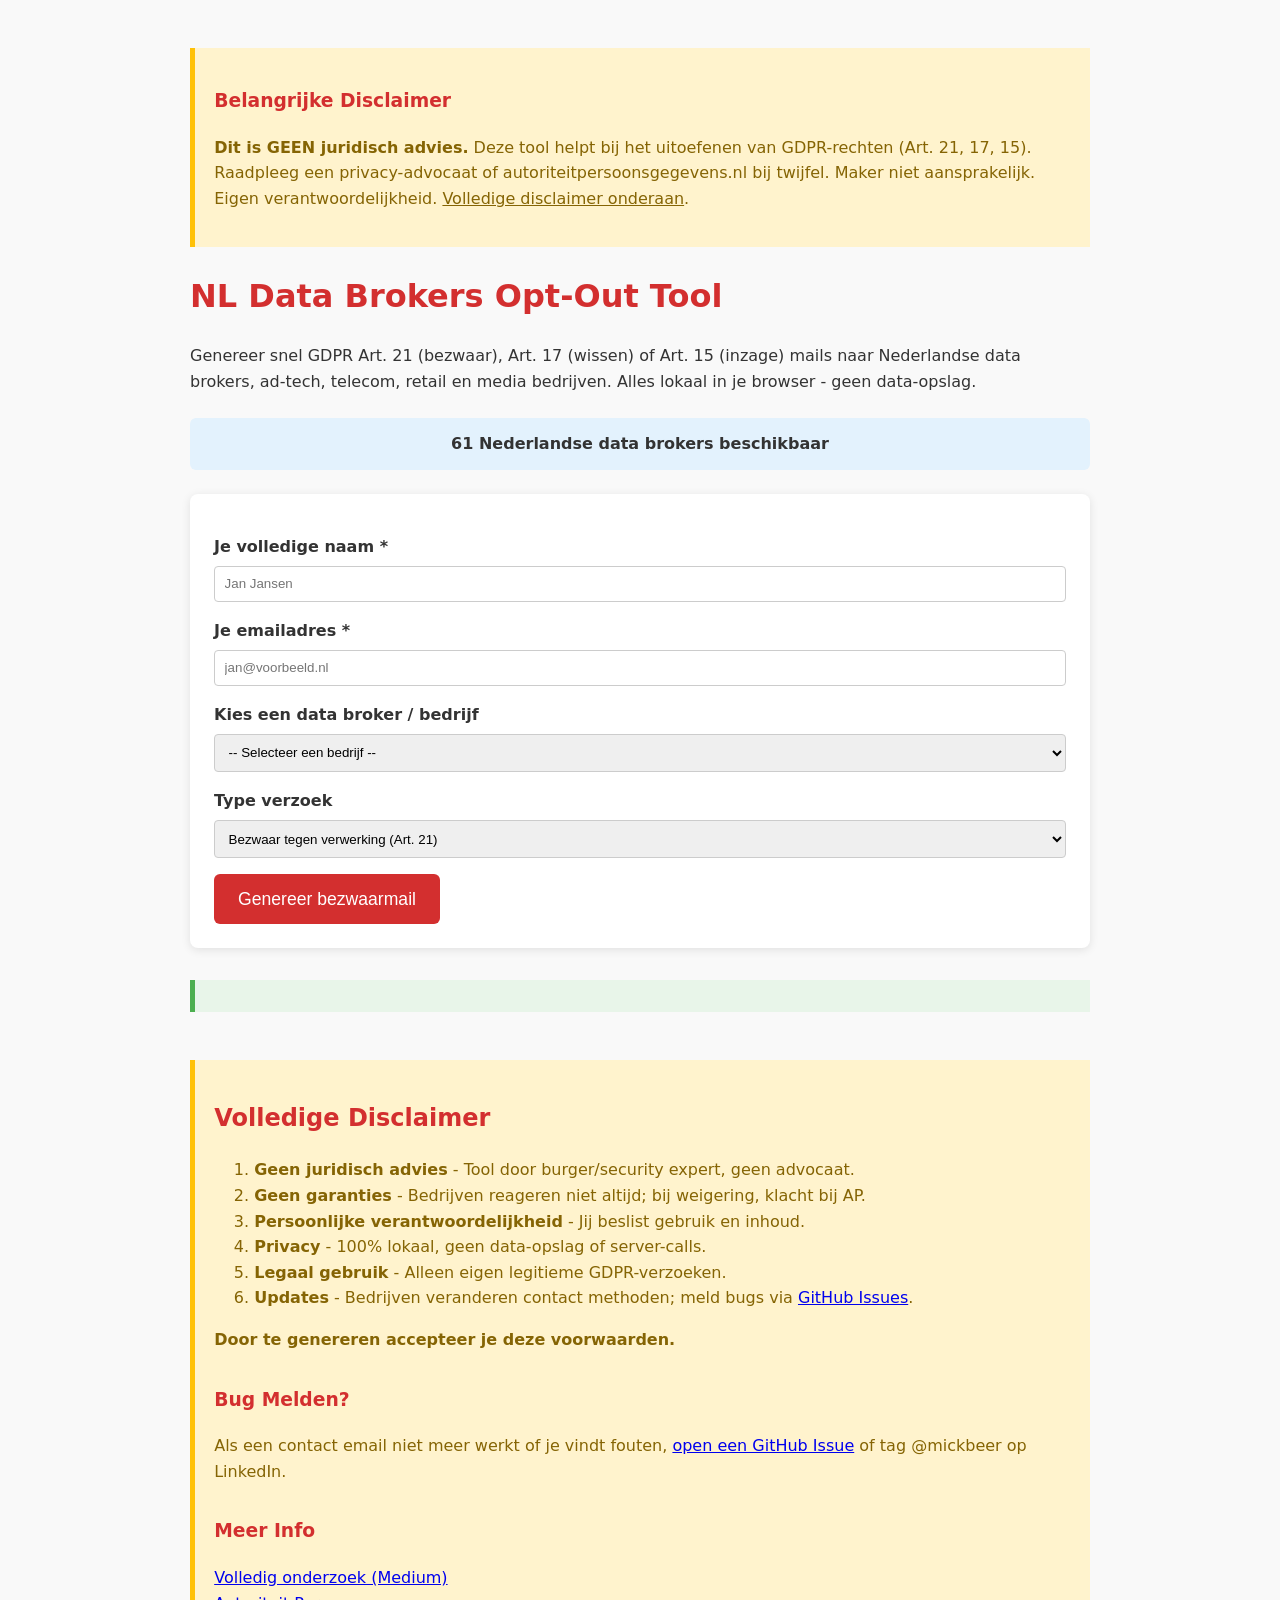
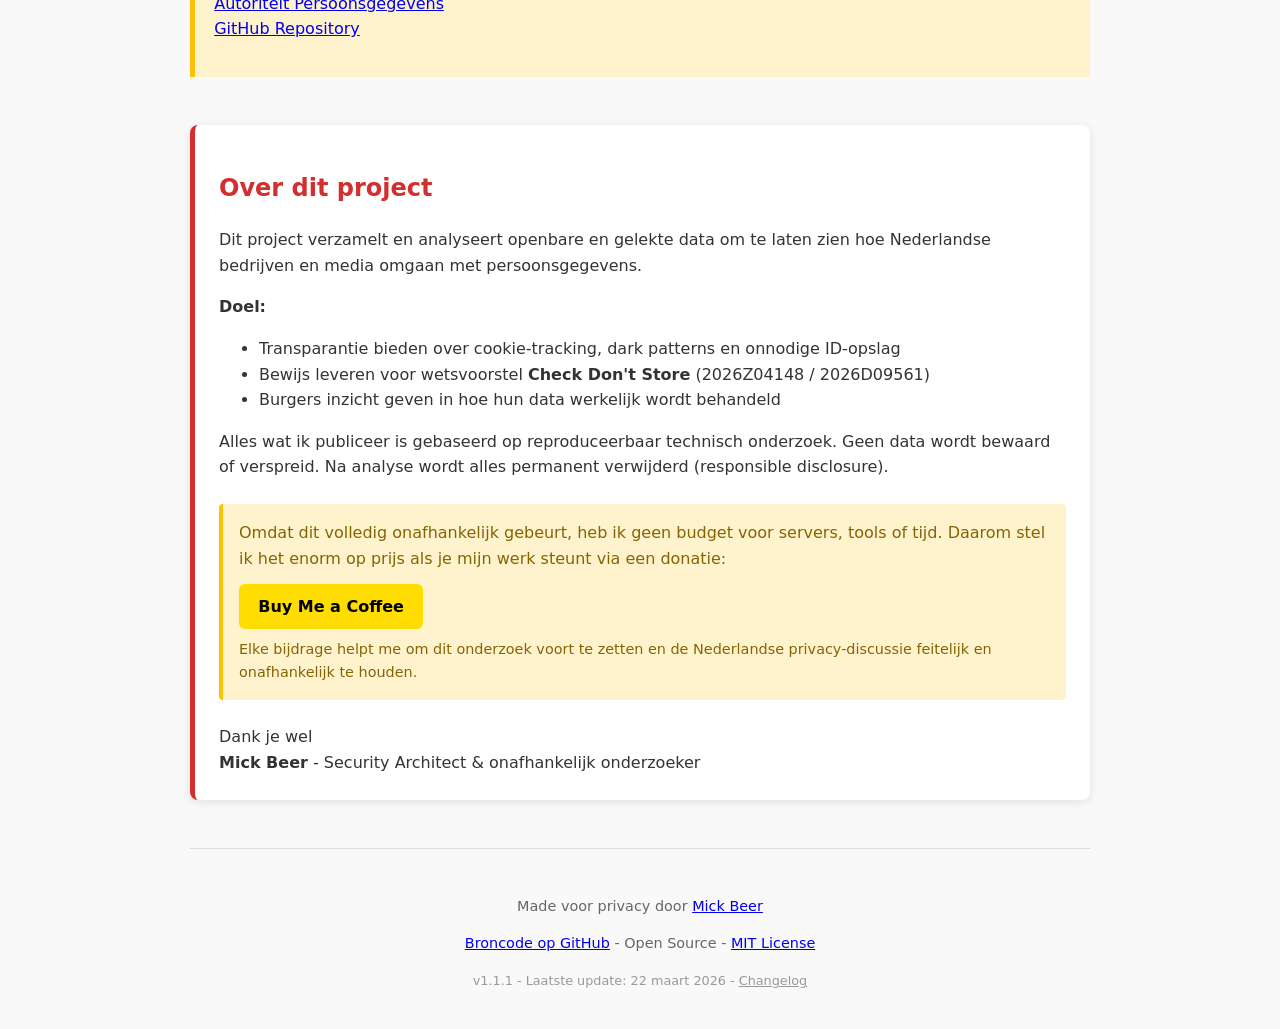
==== index.html @ d17f060d "tweak: provide QoL patches - Fixes #1 - Fixes #2 - Fixes #3 - Fixes #4  - Separate JS, CSS and HTML " ====
<!DOCTYPE html>
<html lang="nl">
<head>
  <meta charset="UTF-8" />
  <meta name="viewport" content="width=device-width, initial-scale=1.0"/>
  <title>NL Data Brokers Opt-Out Tool - GDPR Art. 21 & 17</title>
  <meta name="description" content="Genereer gratis GDPR-verzoeken (Art. 21 bezwaar + Art. 17 wissen) naar 50+ Nederlandse data brokers, ad-tech, telecom, retail en media bedrijven." />
  <link rel="stylesheet" href="style.css">
</head>
<body>

  <!-- DISCLAIMER - JURIDISCHE BESCHERMING -->
  <div class="disclaimer">
    <h3>Belangrijke Disclaimer</h3>
    <p><strong>Dit is GEEN juridisch advies.</strong> Deze tool helpt bij het uitoefenen van GDPR-rechten (Art. 21, 17, 15). Raadpleeg een privacy-advocaat of autoriteitpersoonsgegevens.nl bij twijfel. Maker niet aansprakelijk. Eigen verantwoordelijkheid. <a href="#disclaimer-full" style="color:#856404;">Volledige disclaimer onderaan</a>.</p>
  </div>

  <h1>NL Data Brokers Opt-Out Tool</h1>
  <p>Genereer snel GDPR Art. 21 (bezwaar), Art. 17 (wissen) of Art. 15 (inzage) mails naar Nederlandse data brokers, ad-tech, telecom, retail en media bedrijven. Alles lokaal in je browser - geen data-opslag.</p>

  <div class="broker-count" id="brokerCount">
    50+ Nederlandse data brokers beschikbaar
  </div>

  <!-- UPDATE NOTICE BANNER -->
  <div class="update-banner" id="updateBanner" style="display:none;">
    <strong>Let op:</strong> <span id="updateText"></span>
  </div>

  <form id="optoutForm">
    <label for="naam">Je volledige naam *</label>
    <input type="text" id="naam" required placeholder="Jan Jansen">

    <label for="email">Je emailadres *</label>
    <input type="email" id="email" required placeholder="jan@voorbeeld.nl">

    <label for="bedrijf">Kies een data broker / bedrijf</label>
    <select id="bedrijf" required>
      <option value="">-- Selecteer een bedrijf --</option>
    </select>

    <label for="type">Type verzoek</label>
    <select id="type">
      <option value="bezwaar">Bezwaar tegen verwerking (Art. 21)</option>
      <option value="wissen">Wissen van gegevens (Art. 17)</option>
      <option value="inzage">Inzage in mijn gegevens (Art. 15)</option>
      <option value="beide">Beide (Art. 21 + 17)</option>
    </select>

    <button type="button" onclick="genereerMail()">Genereer bezwaarmail</button>
  </form>

  <div id="result"></div>

  <!-- VOLLEDIGE DISCLAIMER -->
  <section id="disclaimer-full" class="disclaimer" style="margin-top:3rem;">
    <h2>Volledige Disclaimer</h2>
    <ol>
      <li><strong>Geen juridisch advies</strong> - Tool door burger/security expert, geen advocaat.</li>
      <li><strong>Geen garanties</strong> - Bedrijven reageren niet altijd; bij weigering, klacht bij AP.</li>
      <li><strong>Persoonlijke verantwoordelijkheid</strong> - Jij beslist gebruik en inhoud.</li>
      <li><strong>Privacy</strong> - 100% lokaal, geen data-opslag of server-calls.</li>
      <li><strong>Legaal gebruik</strong> - Alleen eigen legitieme GDPR-verzoeken.</li>
      <li><strong>Updates</strong> - Bedrijven veranderen contact methoden; meld bugs via <a href="https://github.com/Apolloccrypt/nl-data-optout/issues">GitHub Issues</a>.</li>
    </ol>
    <p><strong>Door te genereren accepteer je deze voorwaarden.</strong></p>

    <h3 style="margin-top: 2rem;">Bug Melden?</h3>
    <p>Als een contact email niet meer werkt of je vindt fouten, <a href="https://github.com/Apolloccrypt/nl-data-optout/issues/new">open een GitHub Issue</a> of tag @mickbeer op LinkedIn.</p>

    <h3 style="margin-top: 2rem;">Meer Info</h3>
    <p>
      <a href="https://medium.com/p/75744f8645c6">Volledig onderzoek (Medium)</a><br>
      <a href="https://autoriteitpersoonsgegevens.nl">Autoriteit Persoonsgegevens</a><br>
      <a href="https://github.com/Apolloccrypt/nl-data-optout">GitHub Repository</a>
    </p>
  </section>

  <!-- OVER DIT PROJECT -->
  <section style="margin-top:3rem; background:white; padding:1.5rem; border-radius:8px; box-shadow:0 2px 10px rgba(0,0,0,0.1); border-left:5px solid #d32f2f;">
    <h2 style="color:#d32f2f;">Over dit project</h2>
    <p>Dit project verzamelt en analyseert openbare en gelekte data om te laten zien hoe Nederlandse bedrijven en media omgaan met persoonsgegevens.</p>
    <p><strong>Doel:</strong></p>
    <ul>
      <li>Transparantie bieden over cookie-tracking, dark patterns en onnodige ID-opslag</li>
      <li>Bewijs leveren voor wetsvoorstel <strong>Check Don't Store</strong> (2026Z04148 / 2026D09561)</li>
      <li>Burgers inzicht geven in hoe hun data werkelijk wordt behandeld</li>
    </ul>
    <p>Alles wat ik publiceer is gebaseerd op reproduceerbaar technisch onderzoek. Geen data wordt bewaard of verspreid. Na analyse wordt alles permanent verwijderd (responsible disclosure).</p>
    <div style="background:#fff3cd; border-left:4px solid #ffc107; padding:1rem; margin:1.5rem 0; border-radius:4px;">
      <p style="margin:0; color:#856404;">Omdat dit volledig onafhankelijk gebeurt, heb ik geen budget voor servers, tools of tijd. Daarom stel ik het enorm op prijs als je mijn werk steunt via een donatie:</p>
      <p style="margin:0.8rem 0 0;"><a href="https://www.buymeacoffee.com/mickbeer" target="_blank" style="display:inline-block; background:#FFDD00; color:#000; font-weight:bold; padding:0.6rem 1.2rem; border-radius:6px; text-decoration:none;">Buy Me a Coffee</a></p>
      <p style="margin:0.6rem 0 0; font-size:0.9rem; color:#856404;">Elke bijdrage helpt me om dit onderzoek voort te zetten en de Nederlandse privacy-discussie feitelijk en onafhankelijk te houden.</p>
    </div>
    <p style="margin-bottom:0;">Dank je wel<br><strong>Mick Beer</strong> - Security Architect &amp; onafhankelijk onderzoeker</p>
  </section>

  <footer>
    <p>Made voor privacy door <a href="https://linkedin.com/in/mick-beer">Mick Beer</a></p>
    <p><a href="https://github.com/Apolloccrypt/nl-data-optout">Broncode op GitHub</a> - Open Source - <a href="https://github.com/Apolloccrypt/nl-data-optout/blob/main/LICENSE">MIT License</a></p>
    <p style="font-size: 0.8rem; color: #999; margin-top: 1rem;">v1.1.1 - Laatste update: 22 maart 2026 - <a href="https://github.com/Apolloccrypt/nl-data-optout/blob/main/CHANGELOG.md" style="color:#999;">Changelog</a></p>
  </footer>

  <script src="script.js"></script>
</body>
</html>
---- style.css ----
body {
  font-family: system-ui, sans-serif;
  max-width: 900px;
  margin: 0 auto;
  padding: 1.5rem;
  line-height: 1.6;
  color: #333;
  background: #f9f9f9;
}

h1, h2, h3 { color: #d32f2f; }

.disclaimer {
  background: #fff3cd;
  border-left: 5px solid #ffc107;
  padding: 1.2rem;
  margin: 1.5rem 0;
  color: #856404;
}

.warning {
  background: #ffebee;
  border-left: 5px solid #f44336;
  padding: 1rem;
  margin: 1rem 0;
  color: #c62828;
}

.info {
  background: #e3f2fd;
  border-left: 5px solid #2196f3;
  padding: 1rem;
  margin: 1rem 0;
  color: #1565c0;
}

form {
  background: white;
  padding: 1.5rem;
  border-radius: 8px;
  box-shadow: 0 2px 10px rgba(0,0,0,0.1);
}

label {
  display: block;
  margin: 1rem 0 0.4rem;
  font-weight: bold;
}

input, select, textarea {
  width: 100%;
  padding: 0.6rem;
  border: 1px solid #ccc;
  border-radius: 4px;
  box-sizing: border-box;
}

button {
  background: #d32f2f;
  color: white;
  border: none;
  padding: 0.9rem 1.5rem;
  font-size: 1.1rem;
  border-radius: 6px;
  cursor: pointer;
  margin-top: 1rem;
}

button:hover { background: #b71c1c; }

button.secondary {
  background: #757575;
  margin-left: 0.5rem;
}

button.secondary:hover { background: #616161; }

#result {
  margin-top: 2rem;
  padding: 1rem;
  background: #e8f5e9;
  border-left: 5px solid #4caf50;
  white-space: pre-wrap;
}

footer {
  margin-top: 3rem;
  text-align: center;
  font-size: 0.9rem;
  color: #666;
  border-top: 1px solid #ddd;
  padding-top: 2rem;
}

select optgroup {
  font-weight: bold;
  color: #333;
}

.broker-count {
  background: #e3f2fd;
  padding: 0.8rem 1rem;
  border-radius: 6px;
  margin: 1.5rem 0;
  text-align: center;
  font-weight: bold;
}

.update-banner {
  background: #fff3cd;
  border: 2px solid #ffc107;
  padding: 1rem;
  border-radius: 6px;
  margin: 1rem 0;
}
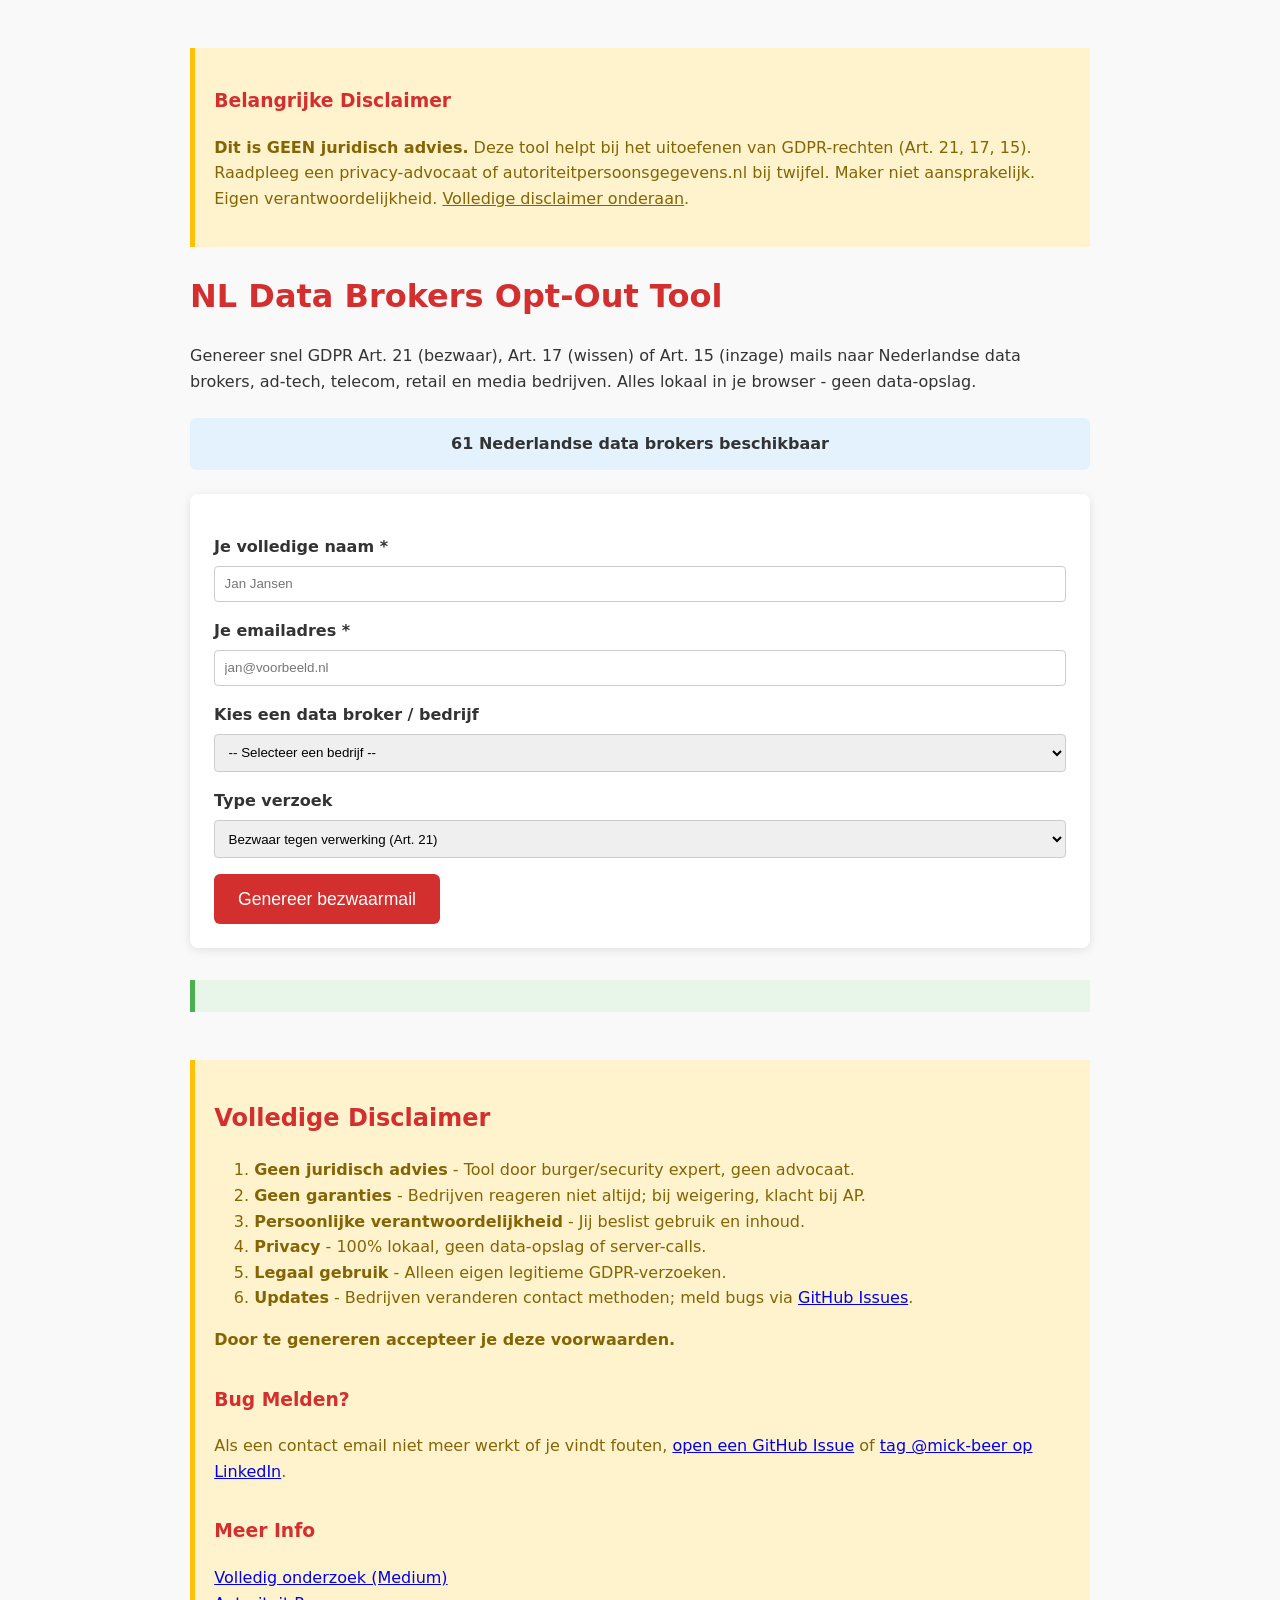
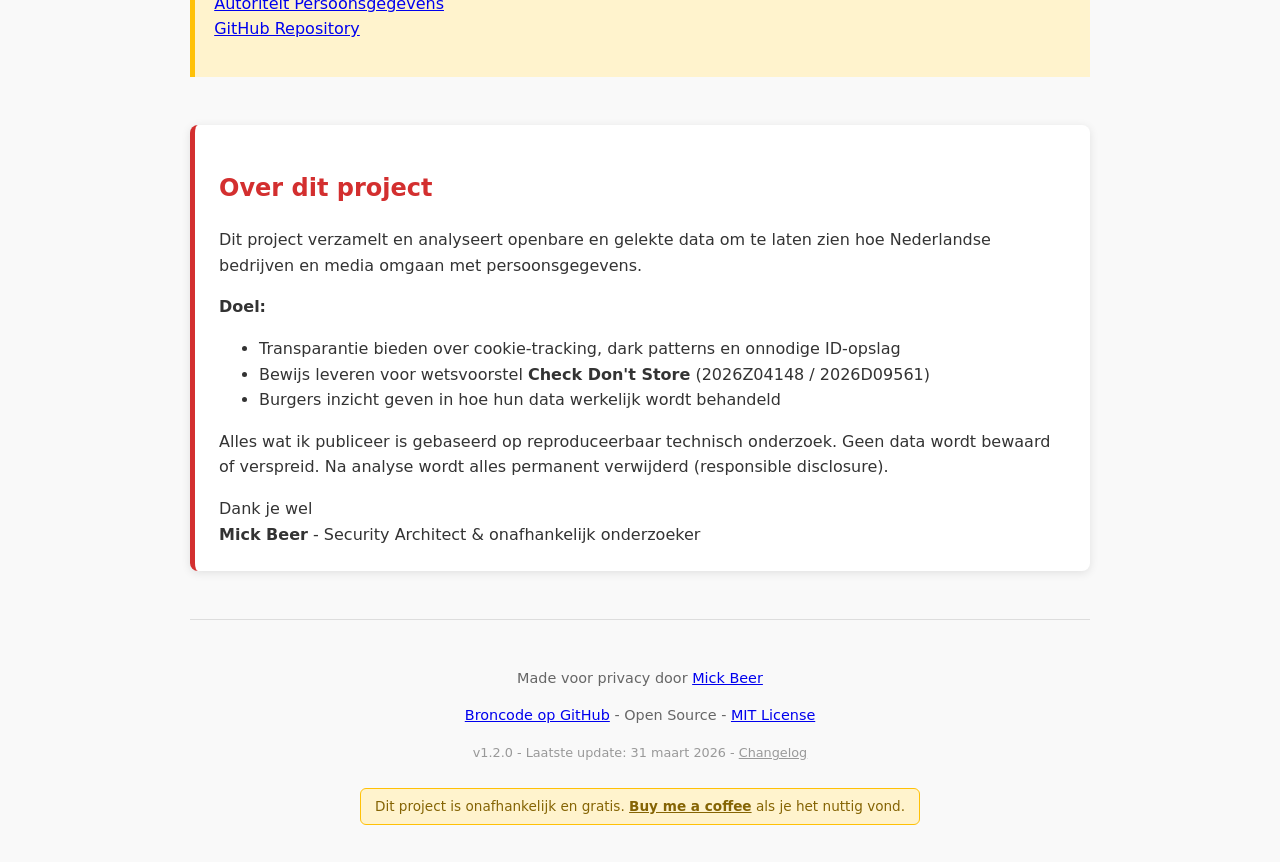
==== commit 25065bd2: "fix: implement suggested fixes from @Copilot" ====
--- a/index.html
+++ b/index.html
@@ -3,8 +3,8 @@
 <head>
   <meta charset="UTF-8" />
   <meta name="viewport" content="width=device-width, initial-scale=1.0"/>
-  <title>NL Data Brokers Opt-Out Tool - GDPR Art. 21 & 17</title>
-  <meta name="description" content="Genereer gratis GDPR-verzoeken (Art. 21 bezwaar + Art. 17 wissen) naar 50+ Nederlandse data brokers, ad-tech, telecom, retail en media bedrijven." />
+  <title>NL Data Brokers Opt-Out Tool - GDPR Art. 21, 17 & 15</title>
+  <meta name="description" content="Genereer gratis GDPR-verzoeken (Art. 21 bezwaar, Art. 17 wissen & Art. 15 inzage) naar 60+ Nederlandse data brokers, ad-tech, telecom, retail en media bedrijven." />
   <link rel="stylesheet" href="style.css">
 </head>
 <body>
@@ -18,36 +18,36 @@
   <h1>NL Data Brokers Opt-Out Tool</h1>
   <p>Genereer snel GDPR Art. 21 (bezwaar), Art. 17 (wissen) of Art. 15 (inzage) mails naar Nederlandse data brokers, ad-tech, telecom, retail en media bedrijven. Alles lokaal in je browser - geen data-opslag.</p>
 
-  <div class="broker-count" id="brokerCount">
+  <div class="broker-count" id="broker-count">
     50+ Nederlandse data brokers beschikbaar
   </div>
 
   <!-- UPDATE NOTICE BANNER -->
-  <div class="update-banner" id="updateBanner" style="display:none;">
-    <strong>Let op:</strong> <span id="updateText"></span>
+  <div class="update-banner" id="update-banner" style="display:none;">
+    <strong>Let op:</strong> <span id="update-text"></span>
   </div>
 
-  <form id="optoutForm">
-    <label for="naam">Je volledige naam *</label>
-    <input type="text" id="naam" required placeholder="Jan Jansen">
+  <form id="optout-form">
+    <label for="name">Je volledige naam *</label>
+    <input type="text" id="name" required placeholder="Jan Jansen">
 
     <label for="email">Je emailadres *</label>
     <input type="email" id="email" required placeholder="jan@voorbeeld.nl">
 
-    <label for="bedrijf">Kies een data broker / bedrijf</label>
-    <select id="bedrijf" required>
+    <label for="company">Kies een data broker / bedrijf</label>
+    <select id="company" required>
       <option value="">-- Selecteer een bedrijf --</option>
     </select>
 
     <label for="type">Type verzoek</label>
     <select id="type">
-      <option value="bezwaar">Bezwaar tegen verwerking (Art. 21)</option>
-      <option value="wissen">Wissen van gegevens (Art. 17)</option>
-      <option value="inzage">Inzage in mijn gegevens (Art. 15)</option>
-      <option value="beide">Beide (Art. 21 + 17)</option>
+      <option value="objection">Bezwaar tegen verwerking (Art. 21)</option>
+      <option value="erase">Wissen van gegevens (Art. 17)</option>
+      <option value="access">Inzage in mijn gegevens (Art. 15)</option>
+      <option value="both">Beide (Art. 21 + 17)</option>
     </select>
 
-    <button type="button" onclick="genereerMail()">Genereer bezwaarmail</button>
+    <button type="button" onclick="generateMail()">Genereer bezwaarmail</button>
   </form>
 
   <div id="result"></div>
@@ -66,11 +66,11 @@
     <p><strong>Door te genereren accepteer je deze voorwaarden.</strong></p>
 
     <h3 style="margin-top: 2rem;">Bug Melden?</h3>
-    <p>Als een contact email niet meer werkt of je vindt fouten, <a href="https://github.com/Apolloccrypt/nl-data-optout/issues/new">open een GitHub Issue</a> of tag @mickbeer op LinkedIn.</p>
+    <p>Als een contact email niet meer werkt of je vindt fouten, <a href="https://github.com/Apolloccrypt/nl-data-optout/issues/new">open een GitHub Issue</a> of <a href="https://www.linkedin.com/in/mick-beer/">tag @mick-beer op LinkedIn</a>.</p>
 
     <h3 style="margin-top: 2rem;">Meer Info</h3>
     <p>
-      <a href="https://medium.com/p/75744f8645c6">Volledig onderzoek (Medium)</a><br>
+      <a href="https://medium.com/@mick.ronan.beer">Volledig onderzoek (Medium)</a><br>
       <a href="https://autoriteitpersoonsgegevens.nl">Autoriteit Persoonsgegevens</a><br>
       <a href="https://github.com/Apolloccrypt/nl-data-optout">GitHub Repository</a>
     </p>
@@ -87,18 +87,14 @@
       <li>Burgers inzicht geven in hoe hun data werkelijk wordt behandeld</li>
     </ul>
     <p>Alles wat ik publiceer is gebaseerd op reproduceerbaar technisch onderzoek. Geen data wordt bewaard of verspreid. Na analyse wordt alles permanent verwijderd (responsible disclosure).</p>
-    <div style="background:#fff3cd; border-left:4px solid #ffc107; padding:1rem; margin:1.5rem 0; border-radius:4px;">
-      <p style="margin:0; color:#856404;">Omdat dit volledig onafhankelijk gebeurt, heb ik geen budget voor servers, tools of tijd. Daarom stel ik het enorm op prijs als je mijn werk steunt via een donatie:</p>
-      <p style="margin:0.8rem 0 0;"><a href="https://www.buymeacoffee.com/mickbeer" target="_blank" style="display:inline-block; background:#FFDD00; color:#000; font-weight:bold; padding:0.6rem 1.2rem; border-radius:6px; text-decoration:none;">Buy Me a Coffee</a></p>
-      <p style="margin:0.6rem 0 0; font-size:0.9rem; color:#856404;">Elke bijdrage helpt me om dit onderzoek voort te zetten en de Nederlandse privacy-discussie feitelijk en onafhankelijk te houden.</p>
-    </div>
     <p style="margin-bottom:0;">Dank je wel<br><strong>Mick Beer</strong> - Security Architect &amp; onafhankelijk onderzoeker</p>
   </section>
 
   <footer>
-    <p>Made voor privacy door <a href="https://linkedin.com/in/mick-beer">Mick Beer</a></p>
-    <p><a href="https://github.com/Apolloccrypt/nl-data-optout">Broncode op GitHub</a> - Open Source - <a href="https://github.com/Apolloccrypt/nl-data-optout/blob/main/LICENSE">MIT License</a></p>
-    <p style="font-size: 0.8rem; color: #999; margin-top: 1rem;">v1.1.1 - Laatste update: 22 maart 2026 - <a href="https://github.com/Apolloccrypt/nl-data-optout/blob/main/CHANGELOG.md" style="color:#999;">Changelog</a></p>
+    <p>Made voor privacy door <a href="https://www.linkedin.com/in/mick-beer/">Mick Beer</a></p>
+    <p><a href="https://github.com/Apolloccrypt/nl-data-optout">Broncode op GitHub</a> - Open Source - <a href="LICENSE">MIT License</a></p>
+    <p style="font-size: 0.8rem; color: #999; margin-top: 1rem;">v1.2.0 - Laatste update: 31 maart 2026 - <a href="CHANGELOG.md" style="color:#999;">Changelog</a></p>
+    <p style="display:inline-block; background:#fff3cd; color:#856404; border:1px solid #ffc107; border-radius:6px; padding:0.4rem 0.9rem; margin-top:0.75rem; font-size:0.85rem;">Dit project is onafhankelijk en gratis. <a href="https://www.buymeacoffee.com/mickbeer" target="_blank" rel="noopener noreferrer" style="color:#856404; font-weight:bold;">Buy me a coffee</a> als je het nuttig vond.</p>
   </footer>
 
   <script src="script.js"></script>
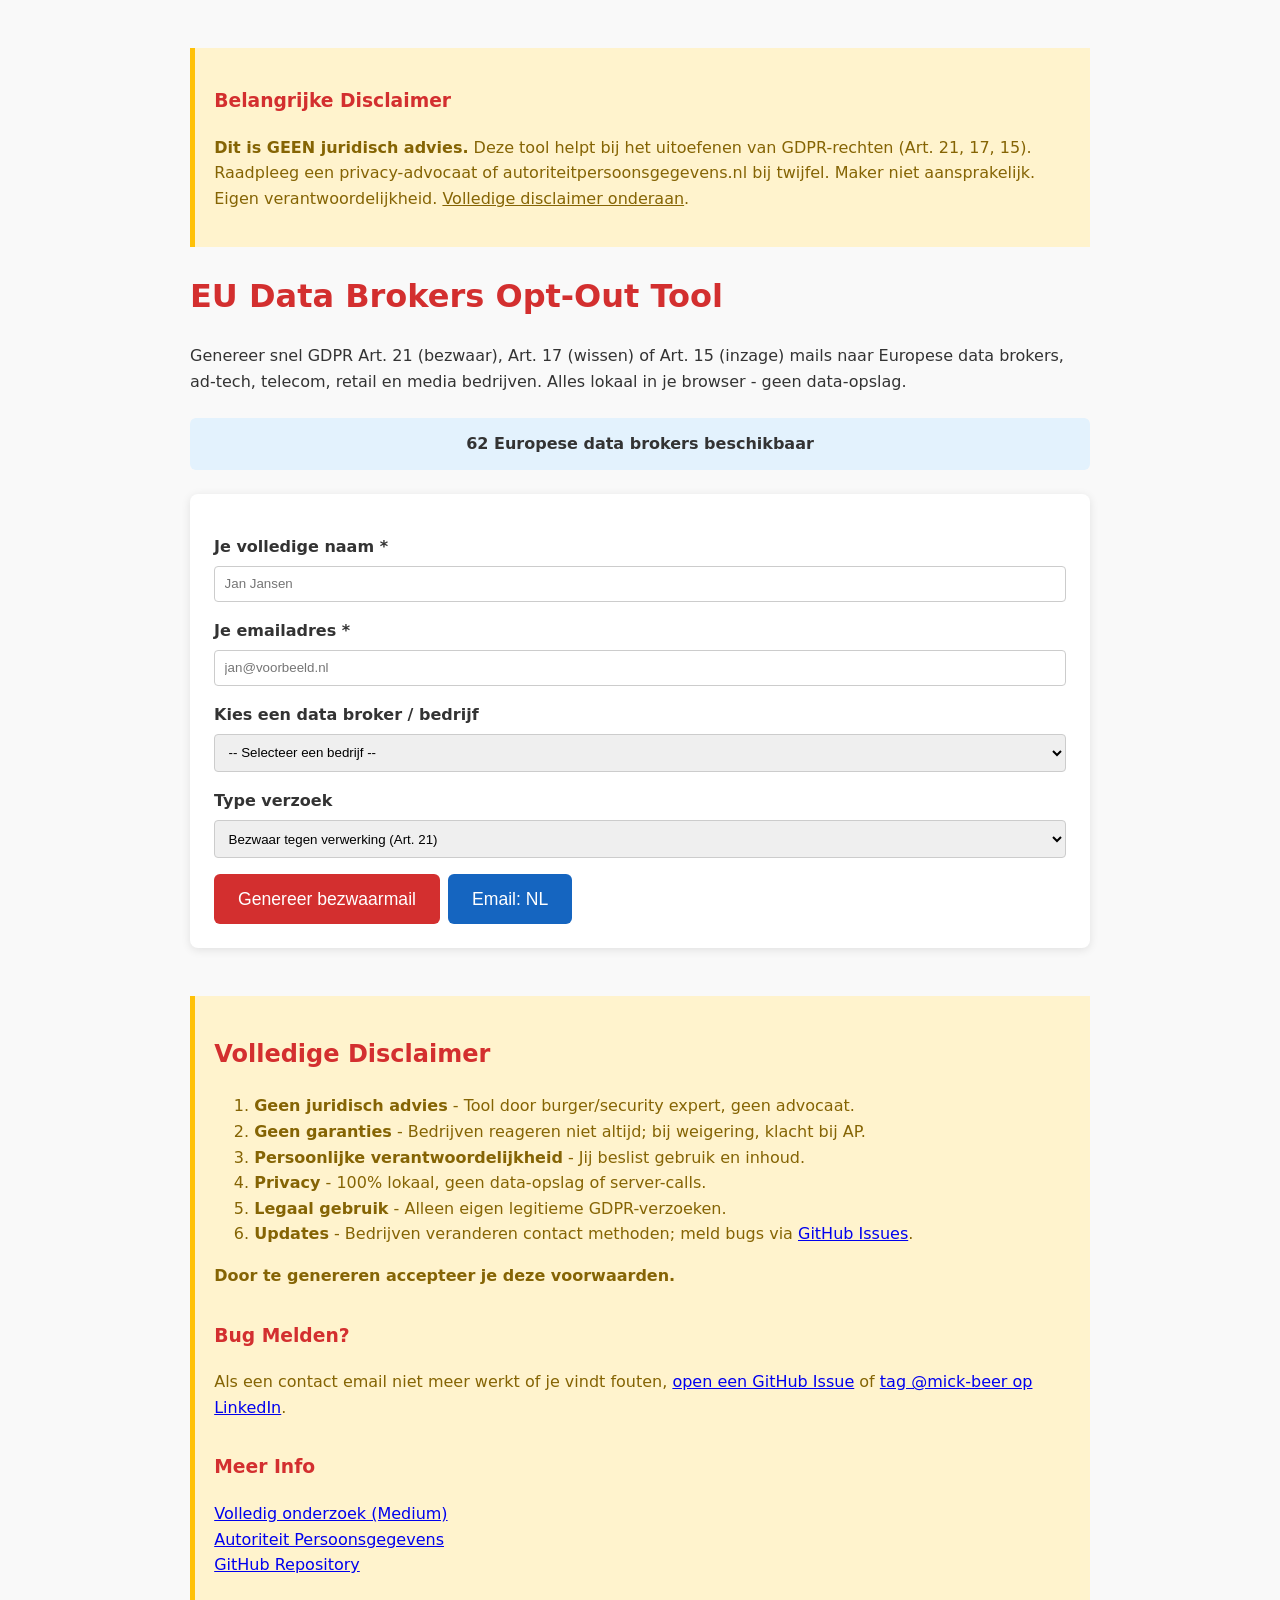
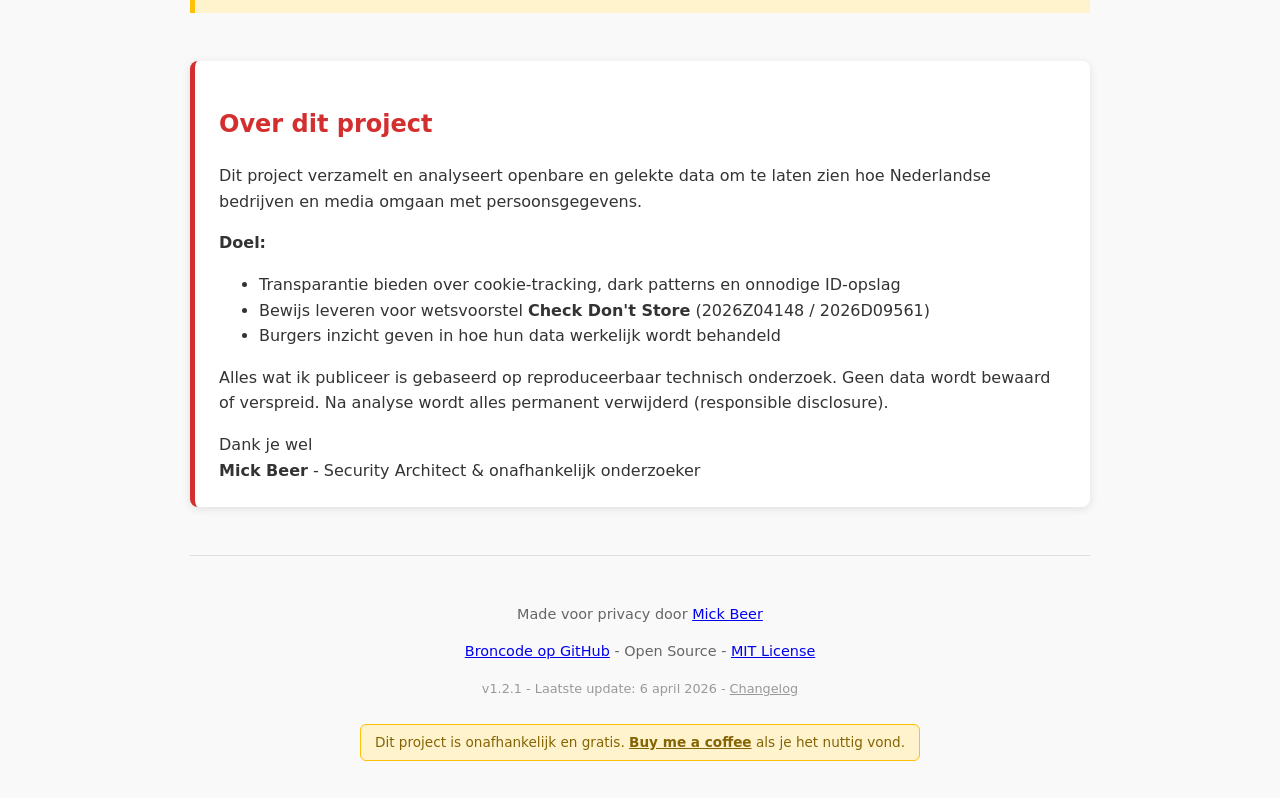
==== commit 67e34fea: "Merge pull request #1 from Stensel8/copilot/add-wayback-machine Add Internet Archive (Wayback Machin" ====
--- a/index.html
+++ b/index.html
@@ -3,7 +3,7 @@
 <head>
   <meta charset="UTF-8" />
   <meta name="viewport" content="width=device-width, initial-scale=1.0"/>
-  <title>NL Data Brokers Opt-Out Tool - GDPR Art. 21, 17 & 15</title>
+  <title>EU Data Brokers Opt-Out Tool - GDPR Art. 21, 17 & 15</title>
   <meta name="description" content="Genereer gratis GDPR-verzoeken (Art. 21 bezwaar, Art. 17 wissen & Art. 15 inzage) naar 60+ Nederlandse data brokers, ad-tech, telecom, retail en media bedrijven." />
   <link rel="stylesheet" href="style.css">
 </head>
@@ -15,11 +15,11 @@
     <p><strong>Dit is GEEN juridisch advies.</strong> Deze tool helpt bij het uitoefenen van GDPR-rechten (Art. 21, 17, 15). Raadpleeg een privacy-advocaat of autoriteitpersoonsgegevens.nl bij twijfel. Maker niet aansprakelijk. Eigen verantwoordelijkheid. <a href="#disclaimer-full" style="color:#856404;">Volledige disclaimer onderaan</a>.</p>
   </div>
 
-  <h1>NL Data Brokers Opt-Out Tool</h1>
-  <p>Genereer snel GDPR Art. 21 (bezwaar), Art. 17 (wissen) of Art. 15 (inzage) mails naar Nederlandse data brokers, ad-tech, telecom, retail en media bedrijven. Alles lokaal in je browser - geen data-opslag.</p>
+  <h1>EU Data Brokers Opt-Out Tool</h1>
+  <p>Genereer snel GDPR Art. 21 (bezwaar), Art. 17 (wissen) of Art. 15 (inzage) mails naar Europese data brokers, ad-tech, telecom, retail en media bedrijven. Alles lokaal in je browser - geen data-opslag.</p>
 
   <div class="broker-count" id="broker-count">
-    50+ Nederlandse data brokers beschikbaar
+    50+ Data brokers beschikbaar
   </div>
 
   <!-- UPDATE NOTICE BANNER -->
@@ -47,7 +47,10 @@
       <option value="both">Beide (Art. 21 + 17)</option>
     </select>
 
-    <button type="button" onclick="generateMail()">Genereer bezwaarmail</button>
+    <div style="display:flex; gap:0.5rem; flex-wrap:wrap; align-items:flex-start;">
+      <button type="button" onclick="generateMail()">Genereer bezwaarmail</button>
+      <button type="button" class="lang" id="lang-toggle" onclick="toggleEmailLang()">Email: NL</button>
+    </div>
   </form>
 
   <div id="result"></div>
@@ -93,7 +96,7 @@
   <footer>
     <p>Made voor privacy door <a href="https://www.linkedin.com/in/mick-beer/">Mick Beer</a></p>
     <p><a href="https://github.com/Apolloccrypt/nl-data-optout">Broncode op GitHub</a> - Open Source - <a href="LICENSE">MIT License</a></p>
-    <p style="font-size: 0.8rem; color: #999; margin-top: 1rem;">v1.2.0 - Laatste update: 31 maart 2026 - <a href="CHANGELOG.md" style="color:#999;">Changelog</a></p>
+    <p style="font-size: 0.8rem; color: #999; margin-top: 1rem;">v1.2.1 - Laatste update: 6 april 2026 - <a href="CHANGELOG.md" style="color:#999;">Changelog</a></p>
     <p style="display:inline-block; background:#fff3cd; color:#856404; border:1px solid #ffc107; border-radius:6px; padding:0.4rem 0.9rem; margin-top:0.75rem; font-size:0.85rem;">Dit project is onafhankelijk en gratis. <a href="https://www.buymeacoffee.com/mickbeer" target="_blank" rel="noopener noreferrer" style="color:#856404; font-weight:bold;">Buy me a coffee</a> als je het nuttig vond.</p>
   </footer>
 
--- a/style.css
+++ b/style.css
@@ -75,12 +75,22 @@
 
 button.secondary:hover { background: #616161; }
 
+button.lang {
+  background: #1565c0;
+  margin-left: 0;
+}
+
+button.lang:hover { background: #0d47a1; }
+
+#result:empty {
+  display: none;
+}
+
 #result {
   margin-top: 2rem;
   padding: 1rem;
   background: #e8f5e9;
   border-left: 5px solid #4caf50;
-  white-space: pre-wrap;
 }
 
 footer {
